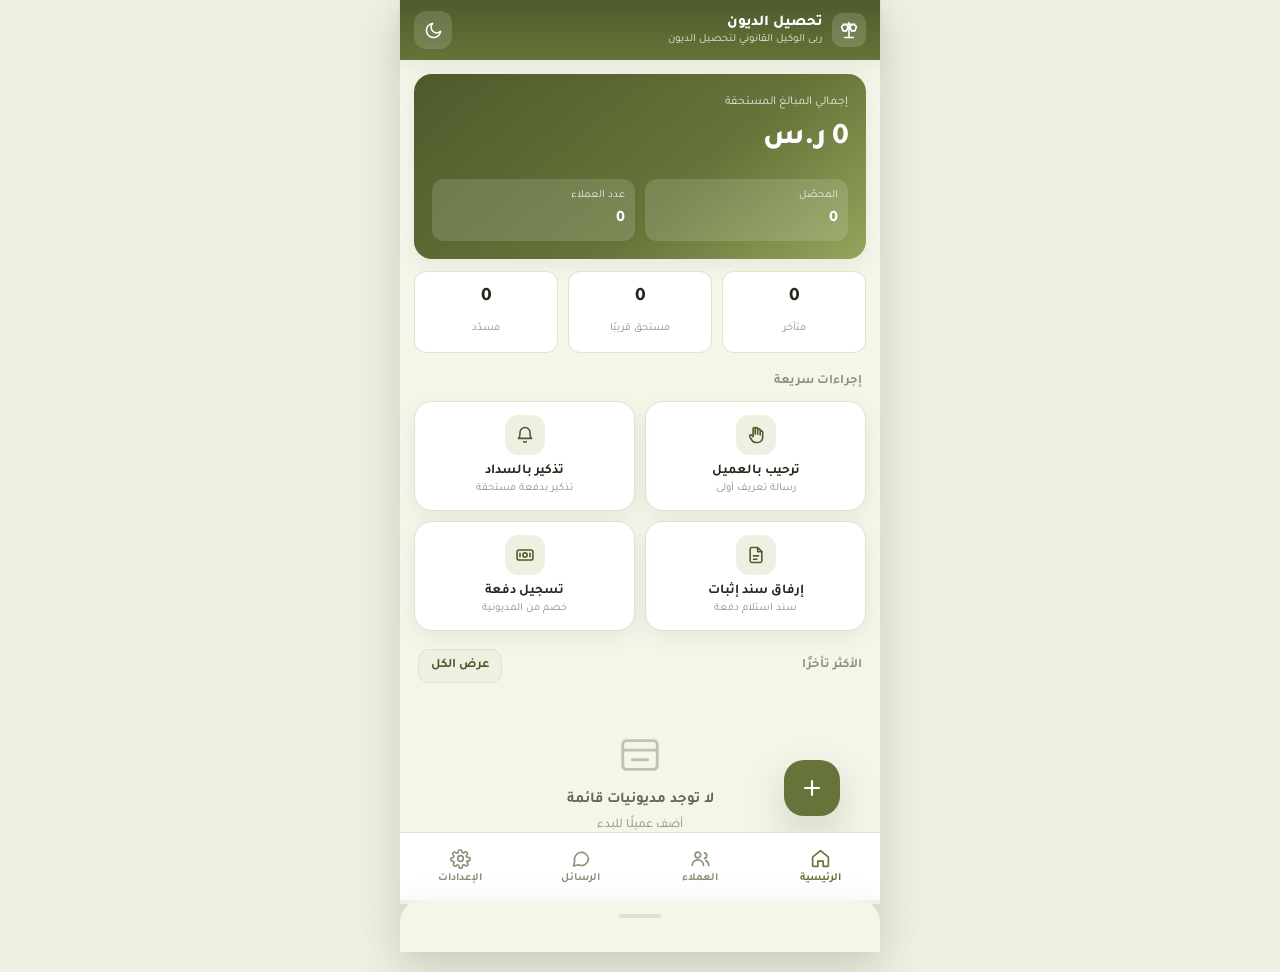
==== debt-app/index.html @ 9bf75a94 "Add debt collection mobile web app (Arabic RTL, olive theme) تطبيق جوال (PWA) لتحصيل الديون باسم "رب" ====
<!DOCTYPE html>
<html lang="ar" dir="rtl" data-theme="light">
<head>
<meta charset="UTF-8" />
<meta name="viewport" content="width=device-width, initial-scale=1.0, viewport-fit=cover, maximum-scale=1" />
<title>تحصيل | ربى الوكيل القانوني لتحصيل الديون</title>
<meta name="description" content="تطبيق جوال لتحصيل الديون: إدارة العملاء والديون وإرسال رسائل الترحيب والتذكير بالسداد عبر واتساب مع سند إثبات." />
<meta name="theme-color" content="#667439" />
<link rel="manifest" href="manifest.webmanifest" />
<link rel="icon" type="image/svg+xml" href="assets/img/icon.svg" />
<link rel="apple-touch-icon" href="assets/img/icon.svg" />
<meta name="apple-mobile-web-app-capable" content="yes" />
<meta name="apple-mobile-web-app-title" content="تحصيل" />
<link rel="preconnect" href="https://fonts.googleapis.com" />
<link rel="preconnect" href="https://fonts.gstatic.com" crossorigin />
<link href="https://fonts.googleapis.com/css2?family=Tajawal:wght@400;500;700;800&display=swap" rel="stylesheet" />
<link rel="stylesheet" href="assets/css/app.css" />
</head>
<body>

<!-- مكتبة الأيقونات -->
<svg style="display:none" xmlns="http://www.w3.org/2000/svg">
  <symbol id="i-scale" viewBox="0 0 24 24" fill="none" stroke="currentColor" stroke-width="1.9" stroke-linecap="round" stroke-linejoin="round">
    <path d="M12 3v18M7 21h10M3 8l4-3 4 3M3 8l2 5h4l2-5M13 8l4-3 4 3M13 8l2 5h4l2-5M5 5h14"/>
  </symbol>
  <symbol id="i-home" viewBox="0 0 24 24" fill="none" stroke="currentColor" stroke-width="1.9" stroke-linecap="round" stroke-linejoin="round">
    <path d="M3 10.5 12 3l9 7.5V20a1 1 0 0 1-1 1h-5v-6H9v6H4a1 1 0 0 1-1-1z"/>
  </symbol>
  <symbol id="i-users" viewBox="0 0 24 24" fill="none" stroke="currentColor" stroke-width="1.9" stroke-linecap="round" stroke-linejoin="round">
    <circle cx="9" cy="8" r="3.2"/><path d="M2.5 20a6.5 6.5 0 0 1 13 0"/><path d="M16.5 5.6a3.2 3.2 0 0 1 0 6.3M18 14.4a6.5 6.5 0 0 1 3.5 5.6"/>
  </symbol>
  <symbol id="i-chat" viewBox="0 0 24 24" fill="none" stroke="currentColor" stroke-width="1.9" stroke-linecap="round" stroke-linejoin="round">
    <path d="M21 12a8 8 0 0 1-11.6 7.1L4 20.5l1.4-5.2A8 8 0 1 1 21 12z"/>
  </symbol>
  <symbol id="i-cog" viewBox="0 0 24 24" fill="none" stroke="currentColor" stroke-width="1.9" stroke-linecap="round" stroke-linejoin="round">
    <circle cx="12" cy="12" r="3.2"/><path d="M19.4 15a1.6 1.6 0 0 0 .3 1.8l.1.1a2 2 0 1 1-2.8 2.8l-.1-.1a1.6 1.6 0 0 0-2.7 1.1V21a2 2 0 1 1-4 0v-.1a1.6 1.6 0 0 0-2.7-1.1l-.1.1a2 2 0 1 1-2.8-2.8l.1-.1A1.6 1.6 0 0 0 3 15a2 2 0 1 1 0-4 1.6 1.6 0 0 0 1-2.7l-.1-.1a2 2 0 1 1 2.8-2.8l.1.1A1.6 1.6 0 0 0 9.5 4.5V4a2 2 0 1 1 4 0v.1a1.6 1.6 0 0 0 2.7 1.1l.1-.1a2 2 0 1 1 2.8 2.8l-.1.1a1.6 1.6 0 0 0 1.1 2.7H21a2 2 0 1 1 0 4h-.1a1.6 1.6 0 0 0-1.5 1z"/>
  </symbol>
  <symbol id="i-plus" viewBox="0 0 24 24" fill="none" stroke="currentColor" stroke-width="2.2" stroke-linecap="round"><path d="M12 5v14M5 12h14"/></symbol>
  <symbol id="i-search" viewBox="0 0 24 24" fill="none" stroke="currentColor" stroke-width="2" stroke-linecap="round"><circle cx="11" cy="11" r="7"/><path d="m20 20-3.6-3.6"/></symbol>
  <symbol id="i-back" viewBox="0 0 24 24" fill="none" stroke="currentColor" stroke-width="2.1" stroke-linecap="round" stroke-linejoin="round"><path d="M9 6l6 6-6 6"/></symbol>
  <symbol id="i-moon" viewBox="0 0 24 24" fill="none" stroke="currentColor" stroke-width="1.9" stroke-linecap="round" stroke-linejoin="round"><path d="M21 13A9 9 0 1 1 11 3a7 7 0 0 0 10 10z"/></symbol>
  <symbol id="i-sun" viewBox="0 0 24 24" fill="none" stroke="currentColor" stroke-width="1.9" stroke-linecap="round"><circle cx="12" cy="12" r="4"/><path d="M12 2v2M12 20v2M2 12h2M20 12h2M4.9 4.9l1.4 1.4M17.7 17.7l1.4 1.4M19.1 4.9l-1.4 1.4M6.3 17.7l-1.4 1.4"/></symbol>
  <symbol id="i-wa" viewBox="0 0 24 24" fill="currentColor"><path d="M17.5 14.4c-.3-.2-1.7-.9-2-1-.3-.1-.5-.1-.7.2-.2.3-.7 1-.9 1.2-.2.2-.3.2-.6.1-.3-.2-1.2-.5-2.3-1.5-.9-.8-1.4-1.7-1.6-2-.2-.3 0-.5.1-.6l.5-.6c.1-.2.2-.3.3-.5 0-.2 0-.4 0-.5 0-.2-.7-1.6-.9-2.2-.2-.6-.5-.5-.7-.5h-.6c-.2 0-.5.1-.8.4-.3.3-1 1-1 2.5s1.1 2.9 1.2 3.1c.2.2 2.1 3.3 5.2 4.6.7.3 1.3.5 1.7.6.7.2 1.4.2 1.9.1.6-.1 1.7-.7 1.9-1.4.2-.7.2-1.3.2-1.4-.1-.2-.3-.3-.6-.4zM12 2a10 10 0 0 0-8.6 15L2 22l5.2-1.4A10 10 0 1 0 12 2zm0 18.2c-1.6 0-3.1-.4-4.4-1.2l-.3-.2-3.1.8.8-3-.2-.3A8.2 8.2 0 1 1 12 20.2z"/></symbol>
  <symbol id="i-check" viewBox="0 0 24 24" fill="none" stroke="currentColor" stroke-width="2.4" stroke-linecap="round" stroke-linejoin="round"><path d="m5 13 4 4L19 7"/></symbol>
  <symbol id="i-doc" viewBox="0 0 24 24" fill="none" stroke="currentColor" stroke-width="1.9" stroke-linecap="round" stroke-linejoin="round"><path d="M14 3H7a2 2 0 0 0-2 2v14a2 2 0 0 0 2 2h10a2 2 0 0 0 2-2V8z"/><path d="M14 3v5h5M9 13h6M9 17h4"/></symbol>
  <symbol id="i-bell" viewBox="0 0 24 24" fill="none" stroke="currentColor" stroke-width="1.9" stroke-linecap="round" stroke-linejoin="round"><path d="M18 9a6 6 0 0 0-12 0c0 6-2 7-2 7h16s-2-1-2-7M10.5 20a2 2 0 0 0 3 0"/></symbol>
  <symbol id="i-hand" viewBox="0 0 24 24" fill="none" stroke="currentColor" stroke-width="1.9" stroke-linecap="round" stroke-linejoin="round"><path d="M11 11V4.5a1.5 1.5 0 0 1 3 0V11M14 11V6a1.5 1.5 0 0 1 3 0v6M17 12V8.5a1.5 1.5 0 0 1 3 0V15a6 6 0 0 1-6 6h-2a6 6 0 0 1-5.2-3l-2.3-4a1.6 1.6 0 0 1 2.6-1.8L8.5 14V4.5a1.5 1.5 0 0 1 3 0"/></symbol>
  <symbol id="i-money" viewBox="0 0 24 24" fill="none" stroke="currentColor" stroke-width="1.9" stroke-linecap="round" stroke-linejoin="round"><rect x="2.5" y="6" width="19" height="12" rx="2.5"/><circle cx="12" cy="12" r="2.6"/><path d="M6 10v4M18 10v4"/></symbol>
  <symbol id="i-trash" viewBox="0 0 24 24" fill="none" stroke="currentColor" stroke-width="1.9" stroke-linecap="round" stroke-linejoin="round"><path d="M4 7h16M9 7V5a1 1 0 0 1 1-1h4a1 1 0 0 1 1 1v2M6 7l1 13a1 1 0 0 0 1 1h8a1 1 0 0 0 1-1l1-13"/></symbol>
  <symbol id="i-edit" viewBox="0 0 24 24" fill="none" stroke="currentColor" stroke-width="1.9" stroke-linecap="round" stroke-linejoin="round"><path d="M4 20h4L19 9a2.1 2.1 0 0 0-3-3L5 17z"/></symbol>
  <symbol id="i-share" viewBox="0 0 24 24" fill="none" stroke="currentColor" stroke-width="1.9" stroke-linecap="round" stroke-linejoin="round"><path d="M12 15V3M8.5 6.5 12 3l3.5 3.5M5 13v6a2 2 0 0 0 2 2h10a2 2 0 0 0 2-2v-6"/></symbol>
  <symbol id="i-download" viewBox="0 0 24 24" fill="none" stroke="currentColor" stroke-width="1.9" stroke-linecap="round" stroke-linejoin="round"><path d="M12 3v12M8.5 11.5 12 15l3.5-3.5M5 17v2a2 2 0 0 0 2 2h10a2 2 0 0 0 2-2v-2"/></symbol>
  <symbol id="i-copy" viewBox="0 0 24 24" fill="none" stroke="currentColor" stroke-width="1.9" stroke-linecap="round" stroke-linejoin="round"><rect x="9" y="9" width="12" height="12" rx="2"/><path d="M5 15H4a1 1 0 0 1-1-1V4a1 1 0 0 1 1-1h10a1 1 0 0 1 1 1v1"/></symbol>
  <symbol id="i-empty" viewBox="0 0 24 24" fill="none" stroke="currentColor" stroke-width="1.5" stroke-linecap="round" stroke-linejoin="round"><rect x="3" y="5" width="18" height="15" rx="2"/><path d="M3 10h18M8 15h8"/></symbol>
</svg>

<div class="app">

  <!-- ==================== الترويسة ==================== -->
  <header class="app-header">
    <button class="icon-btn" id="backBtn" hidden aria-label="رجوع"><svg><use href="#i-back"/></svg></button>
    <div class="logo"><svg><use href="#i-scale"/></svg></div>
    <div class="titles">
      <b id="hdrTitle">تحصيل الديون</b>
      <span id="hdrSub">ربى الوكيل القانوني لتحصيل الديون</span>
    </div>
    <button class="icon-btn" id="themeBtn" aria-label="تبديل الوضع الداكن"><svg><use href="#i-moon" id="themeIcon"/></svg></button>
  </header>

  <!-- ==================== الرئيسية ==================== -->
  <section class="screen active" id="scr-home">
    <div class="card hero">
      <div class="label">إجمالي المبالغ المستحقة</div>
      <div class="amount" id="statOutstanding">0 ر.س</div>
      <div class="split">
        <div><span>المحصّل</span><b id="statCollected">0</b></div>
        <div><span>عدد العملاء</span><b id="statClients">0</b></div>
      </div>
    </div>

    <div class="stats">
      <div class="stat"><b id="statLate">0</b><span>متأخر</span></div>
      <div class="stat"><b id="statDue">0</b><span>مستحق قريبًا</span></div>
      <div class="stat"><b id="statPaid">0</b><span>مسدّد</span></div>
    </div>

    <div class="section-title">إجراءات سريعة</div>
    <div class="quick-grid">
      <button class="quick" data-quick="welcome">
        <div class="ico"><svg><use href="#i-hand"/></svg></div>
        <b>ترحيب بالعميل</b><span>رسالة تعريف أولى</span>
      </button>
      <button class="quick" data-quick="reminder">
        <div class="ico"><svg><use href="#i-bell"/></svg></div>
        <b>تذكير بالسداد</b><span>تذكير بدفعة مستحقة</span>
      </button>
      <button class="quick" data-quick="proof">
        <div class="ico"><svg><use href="#i-doc"/></svg></div>
        <b>إرفاق سند إثبات</b><span>سند استلام دفعة</span>
      </button>
      <button class="quick" data-quick="payment">
        <div class="ico"><svg><use href="#i-money"/></svg></div>
        <b>تسجيل دفعة</b><span>خصم من المديونية</span>
      </button>
    </div>

    <div class="section-title">
      <span>الأكثر تأخرًا</span>
      <button class="btn ghost sm" data-goto="clients">عرض الكل</button>
    </div>
    <div id="homeList"></div>
  </section>

  <!-- ==================== العملاء ==================== -->
  <section class="screen" id="scr-clients">
    <div class="search">
      <svg><use href="#i-search"/></svg>
      <input type="search" id="searchInput" placeholder="ابحث بالاسم أو رقم الهوية أو الجوال" />
    </div>
    <div class="chips" id="filterChips">
      <button class="chip active" data-filter="all">الكل</button>
      <button class="chip" data-filter="late">متأخر</button>
      <button class="chip" data-filter="due">مستحق</button>
      <button class="chip" data-filter="paid">مسدّد</button>
    </div>
    <div id="clientsList"></div>
  </section>

  <!-- ==================== تفاصيل العميل ==================== -->
  <section class="screen" id="scr-client"></section>

  <!-- ==================== الرسائل ==================== -->
  <section class="screen" id="scr-templates">
    <div class="card">
      <b style="font-size:15px">قوالب رسائل واتساب</b>
      <p style="font-size:12.5px;color:var(--ink-faint);margin-top:4px">
        عدّل نص القوالب حسب أسلوبك. استخدم المتغيرات لتُستبدل تلقائيًا ببيانات العميل عند الإرسال.
      </p>
      <div class="note">
        الإرسال يتم عبر <b>واتساب الشخصي</b> المثبّت على جهازك (رابط wa.me) — لا يتطلب واتساب للأعمال ولا أي API.
      </div>
    </div>
    <div id="tplList"></div>
    <button class="btn outline block" style="margin-top:14px" id="resetTpl">استعادة النصوص الافتراضية</button>
  </section>

  <!-- ==================== الإعدادات ==================== -->
  <section class="screen" id="scr-settings">
    <div class="card">
      <b style="font-size:15px">بيانات المحصّل</b>
      <div class="field">
        <label>الاسم الظاهر في الرسائل والسندات</label>
        <input id="setCollector" type="text" />
      </div>
      <div class="field">
        <label>الصفة</label>
        <input id="setRole" type="text" />
      </div>
      <div class="field row2">
        <div>
          <label>جوال التواصل</label>
          <input id="setPhone" type="tel" inputmode="tel" dir="ltr" />
        </div>
        <div>
          <label>العملة</label>
          <input id="setCurrency" type="text" />
        </div>
      </div>
      <div class="field">
        <label>مفتاح الدولة الافتراضي للأرقام</label>
        <input id="setCountry" type="text" inputmode="numeric" dir="ltr" />
        <div class="hint">مثال: 966 للسعودية. يُضاف تلقائيًا للأرقام التي تبدأ بـ 0 أو 5.</div>
      </div>
      <button class="btn block" style="margin-top:14px" id="saveSettings">حفظ الإعدادات</button>
    </div>

    <div class="card">
      <div class="switch">
        <div class="lbl"><b>الوضع الداكن</b><span>تبديل بين الفاتح والداكن</span></div>
        <button class="toggle" id="themeToggle"><i></i></button>
      </div>
      <div class="switch">
        <div class="lbl"><b>إرفاق سند مع التذكير</b><span>توليد صورة سند تلقائيًا عند الإرسال</span></div>
        <button class="toggle" id="proofToggle"><i></i></button>
      </div>
    </div>

    <div class="card">
      <b style="font-size:15px">البيانات</b>
      <p style="font-size:12.5px;color:var(--ink-faint);margin-top:4px">
        جميع البيانات محفوظة محليًا على جهازك فقط ولا تُرسل لأي خادم.
      </p>
      <div class="sheet-actions">
        <button class="btn ghost" id="exportBtn"><svg><use href="#i-download"/></svg> تصدير نسخة</button>
        <button class="btn ghost" id="importBtn"><svg><use href="#i-share"/></svg> استيراد</button>
      </div>
      <input type="file" id="importFile" accept="application/json" hidden />
      <button class="btn outline block" style="margin-top:10px" id="demoBtn">تحميل بيانات تجريبية</button>
      <button class="btn danger block" style="margin-top:10px" id="wipeBtn"><svg><use href="#i-trash"/></svg> حذف جميع البيانات</button>
    </div>

    <p style="text-align:center;font-size:11.5px;color:var(--ink-faint);margin-top:18px">
      تطبيق تحصيل الديون · نسخة 1.0
    </p>
  </section>

  <!-- زر الإضافة -->
  <button class="fab" id="fab" hidden aria-label="إضافة عميل"><svg><use href="#i-plus"/></svg></button>

  <!-- شريط التنقل -->
  <nav class="tabbar">
    <button class="active" data-tab="home"><svg><use href="#i-home"/></svg>الرئيسية</button>
    <button data-tab="clients"><svg><use href="#i-users"/></svg>العملاء</button>
    <button data-tab="templates"><svg><use href="#i-chat"/></svg>الرسائل</button>
    <button data-tab="settings"><svg><use href="#i-cog"/></svg>الإعدادات</button>
  </nav>
</div>

<!-- الورقة المنبثقة -->
<div class="sheet-backdrop" id="backdrop"></div>
<div class="sheet" id="sheet"><div class="grab"></div><div id="sheetBody"></div></div>

<div class="toast" id="toast"></div>

<script src="assets/js/store.js"></script>
<script src="assets/js/proof.js"></script>
<script src="assets/js/app.js"></script>
<script>
  if ('serviceWorker' in navigator && location.protocol.startsWith('http')) {
    window.addEventListener('load', () => navigator.serviceWorker.register('sw.js').catch(() => {}));
  }
</script>
</body>
</html>
---- debt-app/assets/css/app.css ----
/* ============================================================
   تطبيق تحصيل الديون — ربى الوكيل القانوني لتحصيل الديون
   الهوية اللونية: الزيتي الفاتح — وضع فاتح + وضع داكن
   ============================================================ */

:root {
  /* درجات الزيتي */
  --olive-950: #2b3018;
  --olive-900: #3d4522;
  --olive-800: #4f5a2c;
  --olive-700: #667439;
  --olive-600: #7d8d47;
  --olive-500: #94a55c;
  --olive-400: #aeba82;
  --olive-300: #c8d1a9;
  --olive-200: #dee4c8;
  --olive-100: #eef1e2;
  --olive-50:  #f7f8f0;

  /* الوضع الفاتح (الافتراضي) */
  --bg:         #f4f6ea;
  --bg-soft:    #eef1e2;
  --surface:    #ffffff;
  --surface-2:  #fbfcf5;
  --ink:        #23291a;
  --ink-soft:   #5f6a4e;
  --ink-faint:  #8a927a;
  --line:       #dfe4cc;
  --brand:      #667439;
  --brand-strong:#4f5a2c;
  --brand-tint: #eef1e2;
  --on-brand:   #ffffff;

  --success:  #2f7d54;
  --success-tint: #e3f2e9;
  --warn:     #a9761c;
  --warn-tint:#fbf1dd;
  --danger:   #a83c3c;
  --danger-tint:#f8e5e5;
  --whatsapp: #1faa54;

  --radius:    18px;
  --radius-sm: 12px;
  --shadow:    0 6px 20px rgba(63, 74, 34, 0.08);
  --shadow-lg: 0 18px 44px rgba(43, 48, 24, 0.18);
  --font: "Tajawal", "Segoe UI", Tahoma, Arial, sans-serif;

  --nav-h: 68px;
  --header-h: 60px;
}

html[data-theme="dark"] {
  --bg:        #171a12;
  --bg-soft:   #1e2218;
  --surface:   #22261a;
  --surface-2: #282d1f;
  --ink:       #eaeede;
  --ink-soft:  #b6bfa4;
  --ink-faint: #868f75;
  --line:      #363c2a;
  --brand:     #aeba82;
  --brand-strong:#c8d1a9;
  --brand-tint:#2c3221;
  --on-brand:  #1b1f14;

  --success:  #7fc79b;
  --success-tint:#23301f;
  --warn:     #e0b264;
  --warn-tint:#332a19;
  --danger:   #e59a9a;
  --danger-tint:#331f1f;

  --shadow:    0 6px 20px rgba(0, 0, 0, 0.35);
  --shadow-lg: 0 18px 44px rgba(0, 0, 0, 0.5);
}

* { box-sizing: border-box; margin: 0; padding: 0; -webkit-tap-highlight-color: transparent; }

[hidden] { display: none !important; }

html { -webkit-text-size-adjust: 100%; }

body {
  font-family: var(--font);
  background: var(--bg);
  color: var(--ink);
  line-height: 1.7;
  direction: rtl;
  min-height: 100vh;
  padding-bottom: calc(var(--nav-h) + env(safe-area-inset-bottom, 0px));
  transition: background .25s ease, color .25s ease;
}

img, svg { max-width: 100%; display: block; }
a { color: inherit; text-decoration: none; }
ul { list-style: none; }
button { font-family: inherit; cursor: pointer; border: 0; background: none; color: inherit; }
input, select, textarea { font-family: inherit; font-size: 15px; }

/* ===================== إطار الجوال ===================== */
.app {
  max-width: 480px;
  margin: 0 auto;
  min-height: 100vh;
  background: var(--bg);
  position: relative;
}

@media (min-width: 900px) {
  body { background: var(--bg-soft); }
  .app {
    box-shadow: 0 0 0 1px var(--line), var(--shadow-lg);
    min-height: 100vh;
  }
}

/* ===================== الترويسة ===================== */
.app-header {
  position: sticky;
  top: 0;
  z-index: 30;
  height: var(--header-h);
  display: flex;
  align-items: center;
  gap: 10px;
  padding: 0 14px;
  background: linear-gradient(180deg, var(--brand-strong), var(--brand));
  color: var(--on-brand);
  box-shadow: var(--shadow);
}
html[data-theme="dark"] .app-header {
  background: linear-gradient(180deg, #2c3221, #363d27);
  color: var(--ink);
}

.app-header .logo {
  width: 34px; height: 34px;
  border-radius: 10px;
  background: rgba(255,255,255,.16);
  display: grid; place-items: center;
  flex: none;
}
.app-header .logo svg { width: 20px; height: 20px; }

.app-header .titles { flex: 1; min-width: 0; line-height: 1.25; }
.app-header .titles b { display: block; font-size: 15px; font-weight: 800; }
.app-header .titles span {
  display: block; font-size: 11px; opacity: .85;
  white-space: nowrap; overflow: hidden; text-overflow: ellipsis;
}

.icon-btn {
  width: 38px; height: 38px;
  border-radius: 12px;
  display: grid; place-items: center;
  background: rgba(255,255,255,.14);
  color: inherit;
  flex: none;
  transition: background .2s;
}
.icon-btn:active { background: rgba(255,255,255,.28); }
.icon-btn svg { width: 19px; height: 19px; }

/* ===================== الصفحات ===================== */
.screen { display: none; padding: 14px 14px 24px; animation: fade .22s ease; }
.screen.active { display: block; }
@keyframes fade { from { opacity: 0; transform: translateY(6px); } to { opacity: 1; transform: none; } }

.section-title {
  font-size: 13px;
  font-weight: 700;
  color: var(--ink-faint);
  margin: 18px 4px 8px;
  display: flex; align-items: center; justify-content: space-between;
}

/* ===================== بطاقات ===================== */
.card {
  background: var(--surface);
  border: 1px solid var(--line);
  border-radius: var(--radius);
  padding: 14px;
  box-shadow: var(--shadow);
}
.card + .card { margin-top: 12px; }

.hero {
  background: linear-gradient(140deg, var(--brand-strong), var(--brand) 60%, var(--olive-500));
  color: #fff;
  border: 0;
  padding: 18px;
}
html[data-theme="dark"] .hero {
  background: linear-gradient(140deg, #2f3623, #414a2c 60%, #4f5a2c);
  color: var(--ink);
}
.hero .label { font-size: 12px; opacity: .85; }
.hero .amount { font-size: 30px; font-weight: 800; letter-spacing: -.5px; margin-top: 2px; }
.hero .split { display: flex; gap: 10px; margin-top: 14px; }
.hero .split div {
  flex: 1;
  background: rgba(255,255,255,.14);
  border-radius: var(--radius-sm);
  padding: 8px 10px;
}
.hero .split span { display: block; font-size: 11px; opacity: .85; }
.hero .split b { font-size: 16px; font-weight: 800; }

.stats { display: grid; grid-template-columns: repeat(3, 1fr); gap: 10px; margin-top: 12px; }
.stat {
  background: var(--surface);
  border: 1px solid var(--line);
  border-radius: var(--radius-sm);
  padding: 10px;
  text-align: center;
}
.stat b { display: block; font-size: 19px; font-weight: 800; }
.stat span { font-size: 11px; color: var(--ink-faint); }

/* ===================== الأزرار ===================== */
.btn {
  display: inline-flex; align-items: center; justify-content: center; gap: 8px;
  padding: 11px 16px;
  border-radius: 14px;
  font-weight: 700;
  font-size: 14px;
  background: var(--brand);
  color: var(--on-brand);
  transition: transform .12s ease, filter .2s ease;
  border: 1px solid transparent;
}
.btn:active { transform: scale(.97); }
.btn svg { width: 17px; height: 17px; flex: none; }
.btn.block { display: flex; width: 100%; }
.btn.ghost { background: var(--brand-tint); color: var(--brand-strong); border-color: var(--line); }
html[data-theme="dark"] .btn.ghost { color: var(--brand); }
.btn.outline { background: transparent; color: var(--ink-soft); border-color: var(--line); }
.btn.wa { background: var(--whatsapp); color: #fff; }
.btn.danger { background: var(--danger-tint); color: var(--danger); }
.btn.sm { padding: 8px 12px; font-size: 13px; border-radius: 11px; }

.fab {
  position: fixed;
  left: 50%;
  transform: translateX(calc(-50% + 172px));
  bottom: calc(var(--nav-h) + 16px + env(safe-area-inset-bottom, 0px));
  width: 56px; height: 56px;
  border-radius: 20px;
  background: var(--brand);
  color: var(--on-brand);
  display: grid; place-items: center;
  box-shadow: var(--shadow-lg);
  z-index: 25;
}
.fab svg { width: 24px; height: 24px; }
@media (max-width: 480px) { .fab { left: auto; right: 18px; transform: none; } }

/* ===================== الأدوات السريعة ===================== */
.quick-grid { display: grid; grid-template-columns: repeat(2, 1fr); gap: 10px; }
.quick {
  background: var(--surface);
  border: 1px solid var(--line);
  border-radius: var(--radius);
  padding: 13px 12px;
  text-align: center;
  box-shadow: var(--shadow);
  transition: transform .12s ease;
}
.quick:active { transform: scale(.97); }
.quick .ico {
  width: 40px; height: 40px; margin: 0 auto 8px;
  border-radius: 13px;
  display: grid; place-items: center;
  background: var(--brand-tint);
  color: var(--brand-strong);
}
html[data-theme="dark"] .quick .ico { color: var(--brand); }
.quick .ico svg { width: 20px; height: 20px; }
.quick b { display: block; font-size: 13.5px; font-weight: 700; }
.quick span { font-size: 11px; color: var(--ink-faint); }

/* ===================== البحث ===================== */
.search {
  display: flex; align-items: center; gap: 8px;
  background: var(--surface);
  border: 1px solid var(--line);
  border-radius: 14px;
  padding: 10px 12px;
  box-shadow: var(--shadow);
}
.search svg { width: 18px; height: 18px; color: var(--ink-faint); flex: none; }
.search input { flex: 1; border: 0; outline: 0; background: transparent; color: var(--ink); }

.chips { display: flex; gap: 8px; overflow-x: auto; padding: 12px 2px 2px; scrollbar-width: none; }
.chips::-webkit-scrollbar { display: none; }
.chip {
  flex: none;
  padding: 6px 13px;
  border-radius: 999px;
  font-size: 12.5px;
  font-weight: 600;
  background: var(--surface);
  border: 1px solid var(--line);
  color: var(--ink-soft);
}
.chip.active { background: var(--brand); border-color: var(--brand); color: var(--on-brand); }

/* ===================== قائمة العملاء ===================== */
.client {
  display: flex; align-items: center; gap: 11px;
  background: var(--surface);
  border: 1px solid var(--line);
  border-radius: var(--radius);
  padding: 12px;
  margin-top: 10px;
  box-shadow: var(--shadow);
  transition: transform .12s ease;
}
.client:active { transform: scale(.985); }
.avatar {
  width: 44px; height: 44px; flex: none;
  border-radius: 14px;
  display: grid; place-items: center;
  background: var(--brand-tint);
  color: var(--brand-strong);
  font-weight: 800;
  font-size: 15px;
}
html[data-theme="dark"] .avatar { color: var(--brand); }
.client .info { flex: 1; min-width: 0; }
.client .info b { display: block; font-size: 14.5px; font-weight: 700; }
.client .info .meta {
  font-size: 11.5px; color: var(--ink-faint);
  display: flex; gap: 10px; flex-wrap: wrap;
  font-variant-numeric: tabular-nums;
}
.client .amt { text-align: left; flex: none; }
.client .amt b { display: block; font-size: 14px; font-weight: 800; font-variant-numeric: tabular-nums; }
.client .amt span { font-size: 10.5px; }

.pill {
  display: inline-block;
  padding: 2px 8px;
  border-radius: 999px;
  font-size: 10.5px;
  font-weight: 700;
}
.pill.due   { background: var(--warn-tint);    color: var(--warn); }
.pill.late  { background: var(--danger-tint);  color: var(--danger); }
.pill.paid  { background: var(--success-tint); color: var(--success); }

.empty {
  text-align: center;
  padding: 40px 20px;
  color: var(--ink-faint);
}
.empty svg { width: 46px; height: 46px; margin: 0 auto 10px; opacity: .5; }
.empty b { display: block; font-size: 15px; color: var(--ink-soft); }
.empty span { font-size: 13px; }

/* ===================== النماذج ===================== */
.field { margin-top: 12px; }
.field label { display: block; font-size: 12.5px; font-weight: 700; color: var(--ink-soft); margin-bottom: 5px; }
.field input, .field select, .field textarea {
  width: 100%;
  padding: 11px 12px;
  border: 1px solid var(--line);
  border-radius: 13px;
  background: var(--surface-2);
  color: var(--ink);
  outline: 0;
  transition: border-color .2s, box-shadow .2s;
}
.field input:focus, .field select:focus, .field textarea:focus {
  border-color: var(--brand);
  box-shadow: 0 0 0 3px var(--brand-tint);
}
.field textarea { min-height: 110px; resize: vertical; line-height: 1.8; }
.field .hint { font-size: 11px; color: var(--ink-faint); margin-top: 4px; }
.row2 { display: grid; grid-template-columns: 1fr 1fr; gap: 10px; }

/* ===================== ورقة منبثقة ===================== */
.sheet-backdrop {
  position: fixed; inset: 0;
  background: rgba(20, 24, 12, .5);
  backdrop-filter: blur(2px);
  z-index: 40;
  display: none;
}
.sheet-backdrop.open { display: block; }

.sheet {
  position: fixed;
  left: 50%; transform: translateX(-50%) translateY(100%);
  bottom: 0;
  width: 100%; max-width: 480px;
  max-height: 92vh;
  overflow-y: auto;
  background: var(--bg);
  border-radius: 22px 22px 0 0;
  z-index: 41;
  transition: transform .28s cubic-bezier(.22,.8,.3,1);
  padding: 8px 14px calc(22px + env(safe-area-inset-bottom, 0px));
  box-shadow: var(--shadow-lg);
}
.sheet.open { transform: translateX(-50%) translateY(0); }
.sheet .grab { width: 42px; height: 4px; border-radius: 99px; background: var(--line); margin: 6px auto 12px; }
.sheet h3 { font-size: 17px; font-weight: 800; margin-bottom: 2px; }
.sheet .sub { font-size: 12.5px; color: var(--ink-faint); margin-bottom: 8px; }
.sheet-actions { display: flex; gap: 10px; margin-top: 16px; }
.sheet-actions .btn { flex: 1; }

/* ===================== تفاصيل العميل ===================== */
.detail-head {
  display: flex; align-items: center; gap: 12px;
  padding: 4px 0 12px;
}
.detail-head .avatar { width: 54px; height: 54px; border-radius: 17px; font-size: 18px; }
.detail-head b { font-size: 17px; font-weight: 800; display: block; }
.detail-head span { font-size: 12.5px; color: var(--ink-faint); font-variant-numeric: tabular-nums; }

.kv { display: flex; justify-content: space-between; padding: 8px 0; font-size: 13.5px; border-bottom: 1px dashed var(--line); }
.kv:last-child { border-bottom: 0; }
.kv span { color: var(--ink-faint); }
.kv b { font-variant-numeric: tabular-nums; }

.progress { height: 8px; border-radius: 99px; background: var(--bg-soft); overflow: hidden; margin-top: 10px; }
.progress i { display: block; height: 100%; background: var(--brand); border-radius: 99px; transition: width .4s ease; }

.pay-row {
  display: flex; align-items: center; gap: 10px;
  padding: 10px 0;
  border-bottom: 1px dashed var(--line);
  font-size: 13px;
}
.pay-row:last-child { border-bottom: 0; }
.pay-row .dot { width: 30px; height: 30px; border-radius: 10px; background: var(--success-tint); color: var(--success); display: grid; place-items: center; flex: none; }
.pay-row .dot svg { width: 15px; height: 15px; }
.pay-row .pi { flex: 1; }
.pay-row .pi b { display: block; font-variant-numeric: tabular-nums; }
.pay-row .pi span { font-size: 11px; color: var(--ink-faint); }

/* ===================== معاينة الرسالة ===================== */
.preview {
  background: var(--brand-tint);
  border: 1px solid var(--line);
  border-radius: 14px;
  padding: 12px;
  font-size: 13.5px;
  line-height: 1.9;
  white-space: pre-wrap;
  word-break: break-word;
  max-height: 240px;
  overflow-y: auto;
}

.proof-preview {
  border: 1px solid var(--line);
  border-radius: 14px;
  overflow: hidden;
  background: var(--surface);
}
.proof-preview img { width: 100%; }

/* ===================== شريط التنقل ===================== */
.tabbar {
  position: fixed;
  bottom: 0; left: 50%;
  transform: translateX(-50%);
  width: 100%; max-width: 480px;
  height: calc(var(--nav-h) + env(safe-area-inset-bottom, 0px));
  padding-bottom: env(safe-area-inset-bottom, 0px);
  display: grid;
  grid-template-columns: repeat(4, 1fr);
  background: var(--surface);
  border-top: 1px solid var(--line);
  z-index: 35;
}
.tabbar button {
  display: flex; flex-direction: column; align-items: center; justify-content: center; gap: 3px;
  font-size: 11px;
  font-weight: 600;
  color: var(--ink-faint);
  transition: color .2s;
}
.tabbar button svg { width: 21px; height: 21px; }
.tabbar button.active { color: var(--brand); }

/* ===================== إشعار ===================== */
.toast {
  position: fixed;
  bottom: calc(var(--nav-h) + 20px);
  left: 50%; transform: translateX(-50%) translateY(20px);
  background: var(--olive-900);
  color: #fff;
  padding: 10px 18px;
  border-radius: 999px;
  font-size: 13px;
  font-weight: 600;
  z-index: 60;
  opacity: 0;
  pointer-events: none;
  transition: opacity .25s, transform .25s;
  box-shadow: var(--shadow-lg);
  max-width: 90%;
  text-align: center;
}
.toast.show { opacity: 1; transform: translateX(-50%) translateY(0); }

.switch { display: flex; align-items: center; justify-content: space-between; padding: 11px 0; border-bottom: 1px dashed var(--line); }
.switch:last-child { border-bottom: 0; }
.switch .lbl b { display: block; font-size: 14px; }
.switch .lbl span { font-size: 11.5px; color: var(--ink-faint); }
.toggle {
  width: 48px; height: 28px; border-radius: 99px;
  background: var(--line);
  position: relative; flex: none;
  transition: background .22s;
}
.toggle i {
  position: absolute; top: 3px; right: 3px;
  width: 22px; height: 22px; border-radius: 50%;
  background: #fff;
  transition: transform .22s;
  box-shadow: 0 1px 4px rgba(0,0,0,.25);
}
.toggle.on { background: var(--brand); }
.toggle.on i { transform: translateX(-20px); }

.tpl-card { margin-top: 10px; }
.tpl-card .head { display: flex; align-items: center; justify-content: space-between; margin-bottom: 6px; }
.tpl-card .head b { font-size: 14px; }

.vars { display: flex; flex-wrap: wrap; gap: 6px; margin-top: 8px; }
.vars button {
  font-size: 11px; font-weight: 700;
  padding: 4px 9px;
  border-radius: 8px;
  background: var(--brand-tint);
  color: var(--brand-strong);
  border: 1px solid var(--line);
}
html[data-theme="dark"] .vars button { color: var(--brand); }

.note {
  font-size: 12px;
  color: var(--ink-soft);
  background: var(--warn-tint);
  border: 1px solid var(--line);
  border-radius: 12px;
  padding: 10px 12px;
  margin-top: 10px;
  line-height: 1.8;
}
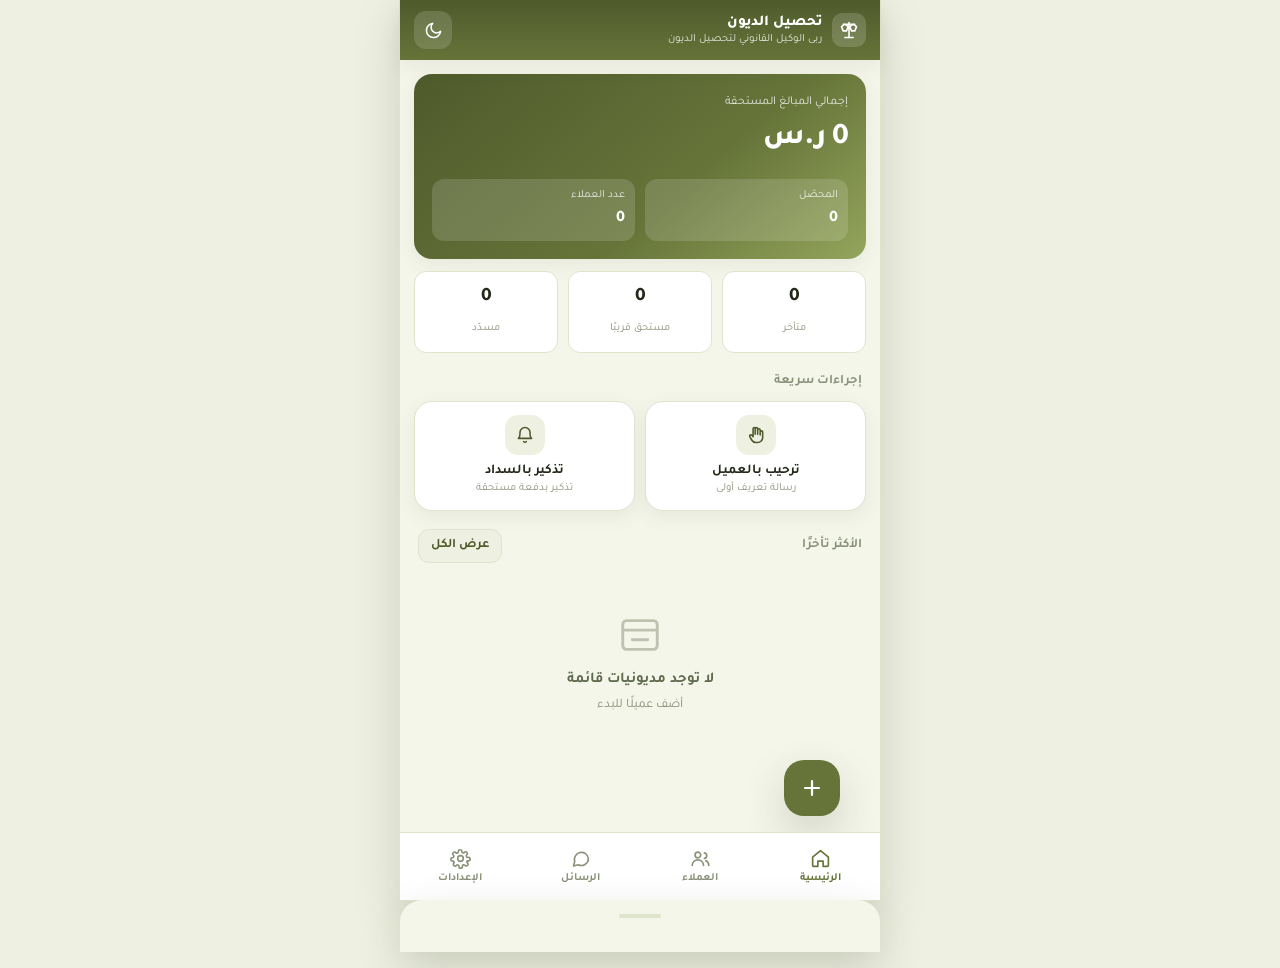
==== commit 80f92e00: "Make ID optional, add settled marker, simplify quick actions, fix UI lockups - رقم الهوية أصبح اختيا" ====
--- a/debt-app/index.html
+++ b/debt-app/index.html
@@ -51,6 +51,7 @@
   <symbol id="i-share" viewBox="0 0 24 24" fill="none" stroke="currentColor" stroke-width="1.9" stroke-linecap="round" stroke-linejoin="round"><path d="M12 15V3M8.5 6.5 12 3l3.5 3.5M5 13v6a2 2 0 0 0 2 2h10a2 2 0 0 0 2-2v-6"/></symbol>
   <symbol id="i-download" viewBox="0 0 24 24" fill="none" stroke="currentColor" stroke-width="1.9" stroke-linecap="round" stroke-linejoin="round"><path d="M12 3v12M8.5 11.5 12 15l3.5-3.5M5 17v2a2 2 0 0 0 2 2h10a2 2 0 0 0 2-2v-2"/></symbol>
   <symbol id="i-copy" viewBox="0 0 24 24" fill="none" stroke="currentColor" stroke-width="1.9" stroke-linecap="round" stroke-linejoin="round"><rect x="9" y="9" width="12" height="12" rx="2"/><path d="M5 15H4a1 1 0 0 1-1-1V4a1 1 0 0 1 1-1h10a1 1 0 0 1 1 1v1"/></symbol>
+  <symbol id="i-badge" viewBox="0 0 24 24" fill="currentColor"><path d="M12 2a10 10 0 1 0 0 20 10 10 0 0 0 0-20zm5.1 7.4-6.2 6.2a1 1 0 0 1-1.4 0l-2.8-2.8a1 1 0 1 1 1.4-1.4l2.1 2.1 5.5-5.5a1 1 0 0 1 1.4 1.4z"/></symbol>
   <symbol id="i-empty" viewBox="0 0 24 24" fill="none" stroke="currentColor" stroke-width="1.5" stroke-linecap="round" stroke-linejoin="round"><rect x="3" y="5" width="18" height="15" rx="2"/><path d="M3 10h18M8 15h8"/></symbol>
 </svg>
 
@@ -94,14 +95,6 @@
         <div class="ico"><svg><use href="#i-bell"/></svg></div>
         <b>تذكير بالسداد</b><span>تذكير بدفعة مستحقة</span>
       </button>
-      <button class="quick" data-quick="proof">
-        <div class="ico"><svg><use href="#i-doc"/></svg></div>
-        <b>إرفاق سند إثبات</b><span>سند استلام دفعة</span>
-      </button>
-      <button class="quick" data-quick="payment">
-        <div class="ico"><svg><use href="#i-money"/></svg></div>
-        <b>تسجيل دفعة</b><span>خصم من المديونية</span>
-      </button>
     </div>
 
     <div class="section-title">
@@ -226,8 +219,20 @@
 <script src="assets/js/proof.js"></script>
 <script src="assets/js/app.js"></script>
 <script>
-  if ('serviceWorker' in navigator && location.protocol.startsWith('http')) {
-    window.addEventListener('load', () => navigator.serviceWorker.register('sw.js').catch(() => {}));
+  if ('serviceWorker' in navigator && location.protocol === 'https:') {
+    window.addEventListener('load', () => {
+      navigator.serviceWorker.register('sw.js').then(reg => {
+        // تحديث فوري عند نشر نسخة جديدة بدل بقاء نسخة قديمة عالقة
+        reg.update().catch(() => {});
+        reg.addEventListener('updatefound', () => {
+          const sw = reg.installing;
+          if (!sw) return;
+          sw.addEventListener('statechange', () => {
+            if (sw.state === 'installed' && navigator.serviceWorker.controller) location.reload();
+          });
+        });
+      }).catch(() => {});
+    });
   }
 </script>
 </body>
--- a/debt-app/assets/css/app.css
+++ b/debt-app/assets/css/app.css
@@ -87,9 +87,16 @@
   line-height: 1.7;
   direction: rtl;
   min-height: 100vh;
+  min-height: 100dvh; /* يتفادى قفزات شريط المتصفح على الجوال */
   padding-bottom: calc(var(--nav-h) + env(safe-area-inset-bottom, 0px));
   transition: background .25s ease, color .25s ease;
-}
+  overflow-x: hidden;
+}
+
+/* ملاحظة: لا نقفل تمرير الصفحة عند فتح الورقة المنبثقة.
+   القفل السابق (overflow:hidden على body) كان يبقى عالقًا لو حدث أي خطأ
+   بين الفتح والإغلاق فتصبح الصفحة غير قابلة للتمرير ويبدو التطبيق «معلّقًا».
+   بدلًا من ذلك: الورقة تمرّر محتواها داخليًا، والخلفية المعتمة لا تستجيب للسحب. */
 
 img, svg { max-width: 100%; display: block; }
 a { color: inherit; text-decoration: none; }
@@ -102,16 +109,14 @@
   max-width: 480px;
   margin: 0 auto;
   min-height: 100vh;
+  min-height: 100dvh;
   background: var(--bg);
   position: relative;
 }
 
 @media (min-width: 900px) {
   body { background: var(--bg-soft); }
-  .app {
-    box-shadow: 0 0 0 1px var(--line), var(--shadow-lg);
-    min-height: 100vh;
-  }
+  .app { box-shadow: 0 0 0 1px var(--line), var(--shadow-lg); }
 }
 
 /* ===================== الترويسة ===================== */
@@ -334,6 +339,44 @@
   display: flex; gap: 10px; flex-wrap: wrap;
   font-variant-numeric: tabular-nums;
 }
+/* زر تعليم السداد الكامل */
+.client .mark {
+  width: 44px; height: 44px; flex: none;
+  border-radius: 14px;
+  display: grid; place-items: center;
+  background: var(--bg-soft);
+  color: var(--ink-faint);
+  border: 1.5px dashed var(--line);
+  transition: background .18s, color .18s, border-color .18s, transform .12s;
+}
+.client .mark svg { width: 21px; height: 21px; }
+.client .mark:active { transform: scale(.9); }
+.client .mark.on {
+  background: var(--success);
+  color: #fff;
+  border: 1.5px solid var(--success);
+}
+html[data-theme="dark"] .client .mark.on { color: #14210f; }
+
+/* تظليل أخضر للعميل المنتهي */
+.client.done {
+  background: var(--success-tint);
+  border-color: color-mix(in srgb, var(--success) 35%, transparent);
+}
+.client.done .info b { color: var(--success); }
+.client.done .amt b { color: var(--success); }
+.done-badge {
+  width: 15px; height: 15px;
+  display: inline-block;
+  vertical-align: -2px;
+  margin-inline-start: 4px;
+  color: var(--success);
+}
+
+.avatar.done { background: var(--success-tint); color: var(--success); }
+.hero.done { background: linear-gradient(140deg, #2f7d54, #3f9668 60%, #56ab7f); }
+html[data-theme="dark"] .hero.done { background: linear-gradient(140deg, #1e3527, #274634 60%, #2f5740); }
+
 .client .amt { text-align: left; flex: none; }
 .client .amt b { display: block; font-size: 14px; font-weight: 800; font-variant-numeric: tabular-nums; }
 .client .amt span { font-size: 10.5px; }
@@ -386,6 +429,8 @@
   backdrop-filter: blur(2px);
   z-index: 40;
   display: none;
+  touch-action: none;         /* السحب على الخلفية لا يمرّر الصفحة خلفها */
+  overscroll-behavior: contain;
 }
 .sheet-backdrop.open { display: block; }
 
@@ -394,8 +439,11 @@
   left: 50%; transform: translateX(-50%) translateY(100%);
   bottom: 0;
   width: 100%; max-width: 480px;
-  max-height: 92vh;
+  max-height: 88vh;
+  max-height: 88dvh;
   overflow-y: auto;
+  overscroll-behavior: contain;
+  -webkit-overflow-scrolling: touch;
   background: var(--bg);
   border-radius: 22px 22px 0 0;
   z-index: 41;
